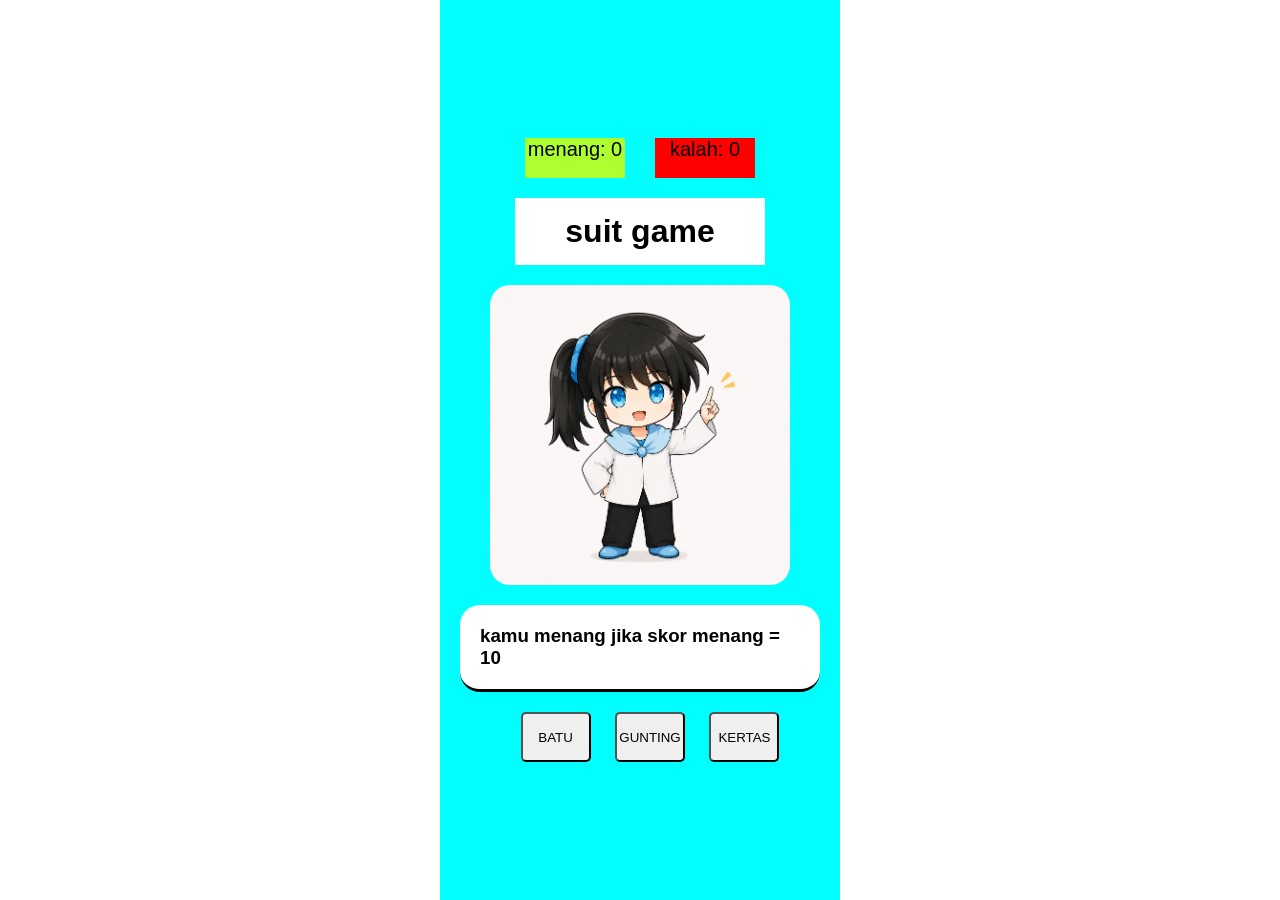
==== index.html @ de470e81 "first commit" ====
<!DOCTYPE html>
<html lang="en">

<head>
    <meta charset="UTF-8">
    <meta name="viewport" content="width=device-width, initial-scale=1.0">
    <title>Document</title>
</head>
<link rel="stylesheet" href="style.css">

<body>
    <div class="container">
        <div class="card">
            <div class="score">
                <p id="menang"> menang: 0 </p>
                <p id="kalah"> kalah: 0 </p>
            </div>
            <h1 id="hasil">suit game</h1>
            <div class="images">
                <img id="foto" src="LUNA/luna-say.png" alt="ga support png">
            </div>
            <div class="box">
                <h3 id="pilihan">kamu menang jika skor menang = 10</h3>
            </div>
            <div class="opsi">
                <button id="batu">BATU</button>
                <button id="gunting">GUNTING</button>
                <button id="kertas">KERTAS</button>
                <button id="main">MAIN LAGI</button>
            </div>
        </div>
    </div>
    <script src="index.js"></script>
</body>

</html>
---- style.css ----
*,
html,
body {
    font-family: 'Franklin Gothic Medium', 'Arial Narrow', Arial, sans-serif;
    padding: 0;
    margin: 0;
    box-sizing: border-box;
}

.container {
    display: flex;
    justify-content: center;
    align-items: center;
    height: 100vh;
    width: 100%;
}

.card {
    display: flex;
    justify-content: center;
    align-items: center;
    height: 100vh;
    width: 400px;
    background-color: aqua;
    flex-direction: column;
}

.card h1 {
    background-color: white;
    margin-bottom: 20px;
    padding: 15px 50px;
}

.images {
    height: 300px;
    width: 300px;
    overflow: hidden;
    border-radius: 20px;
}

.images img {
    object-fit: cover;
    width: 100%;
    height: 100%;
}

.box h3 {
    margin: 20px;
    padding: 20px;
    background-color: white;
    border-radius: 20px;
    border-bottom: 3px solid black;
}

button {
    height: 50px;
    width: 70px;
    border-radius: 5px;
    margin-left: 20px;
    transition: ease-in-out .2s;
}

button:hover {
    background-color: tomato;
    color: white;
}

.score {
    display: flex;
    gap: 30px;
    margin-bottom: 20px;
    font-size: 20px;
}

#menang {
    background-color: greenyellow;
    height: 40px;
    width: 100px;
    text-align: center;
}

#kalah {
    background-color: red;
    height: 40px;
    width: 100px;
    text-align: center;
}

#main {
    display: none;
}
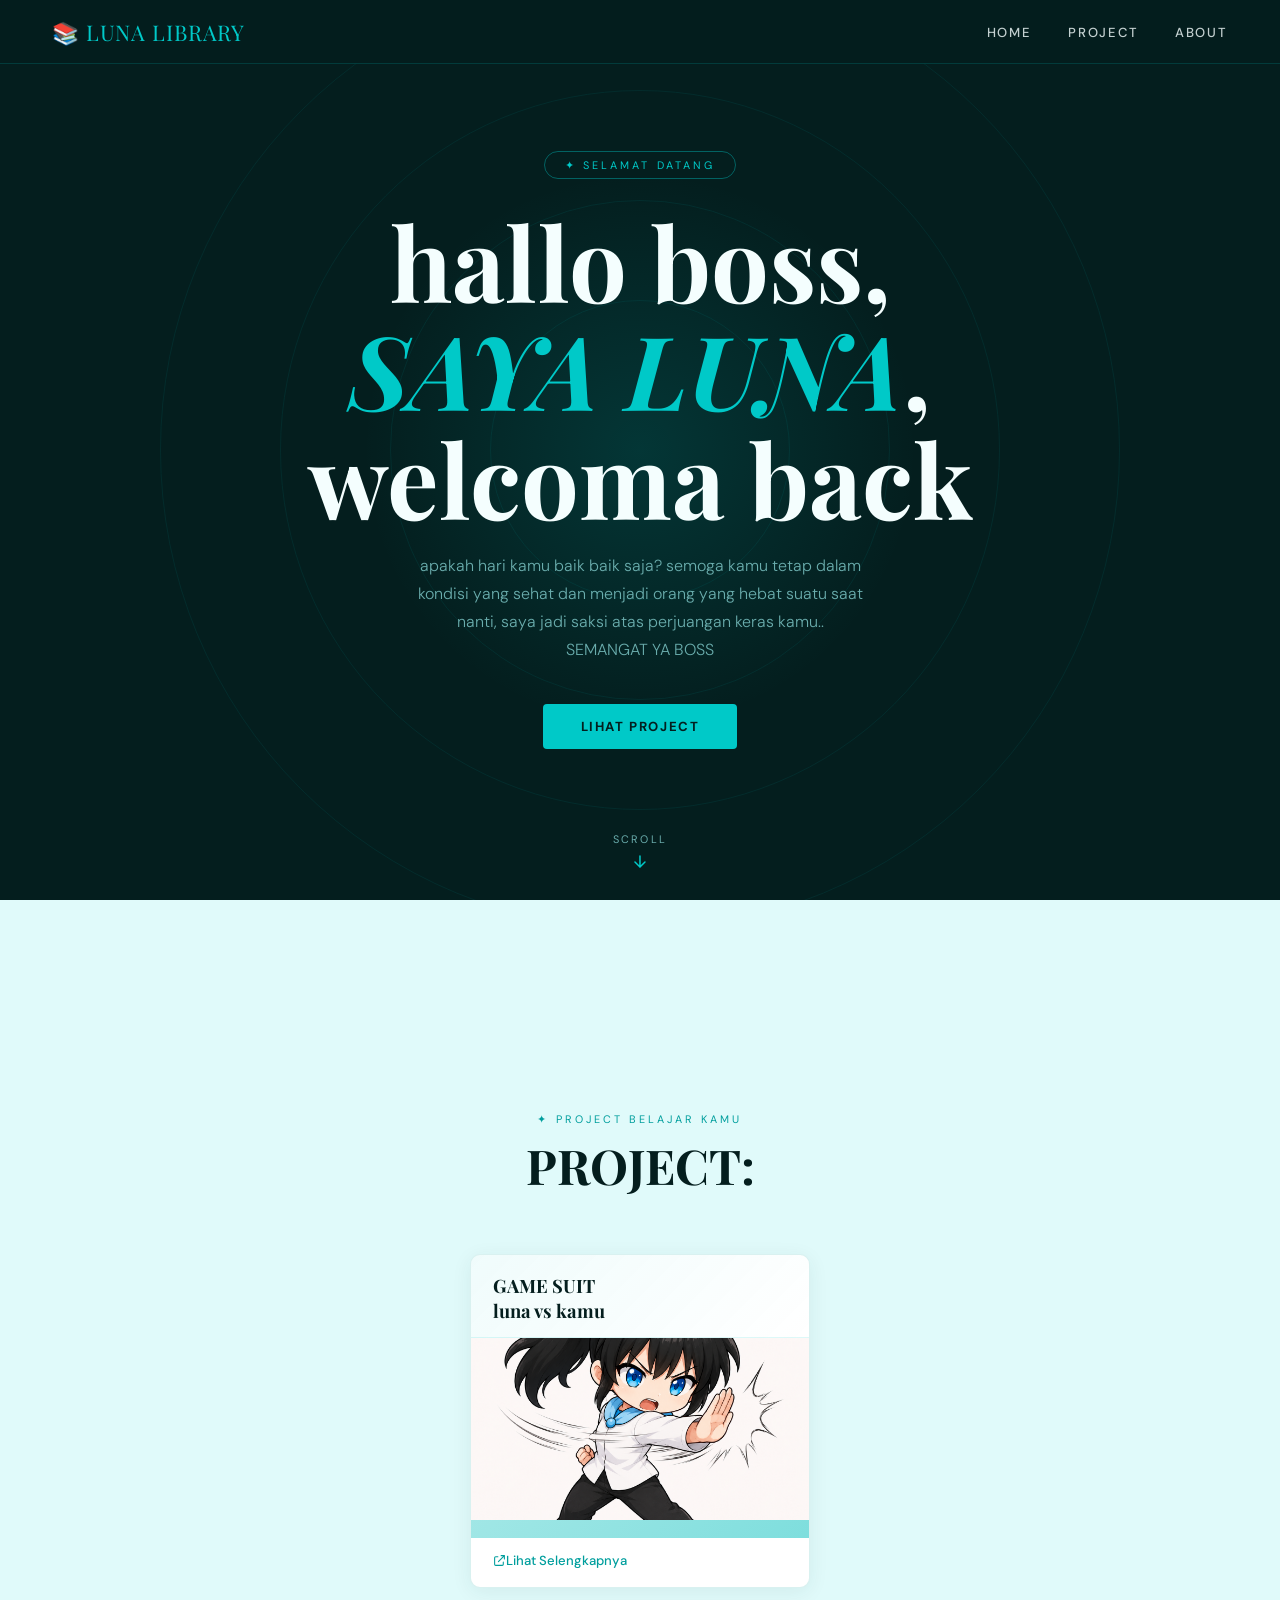
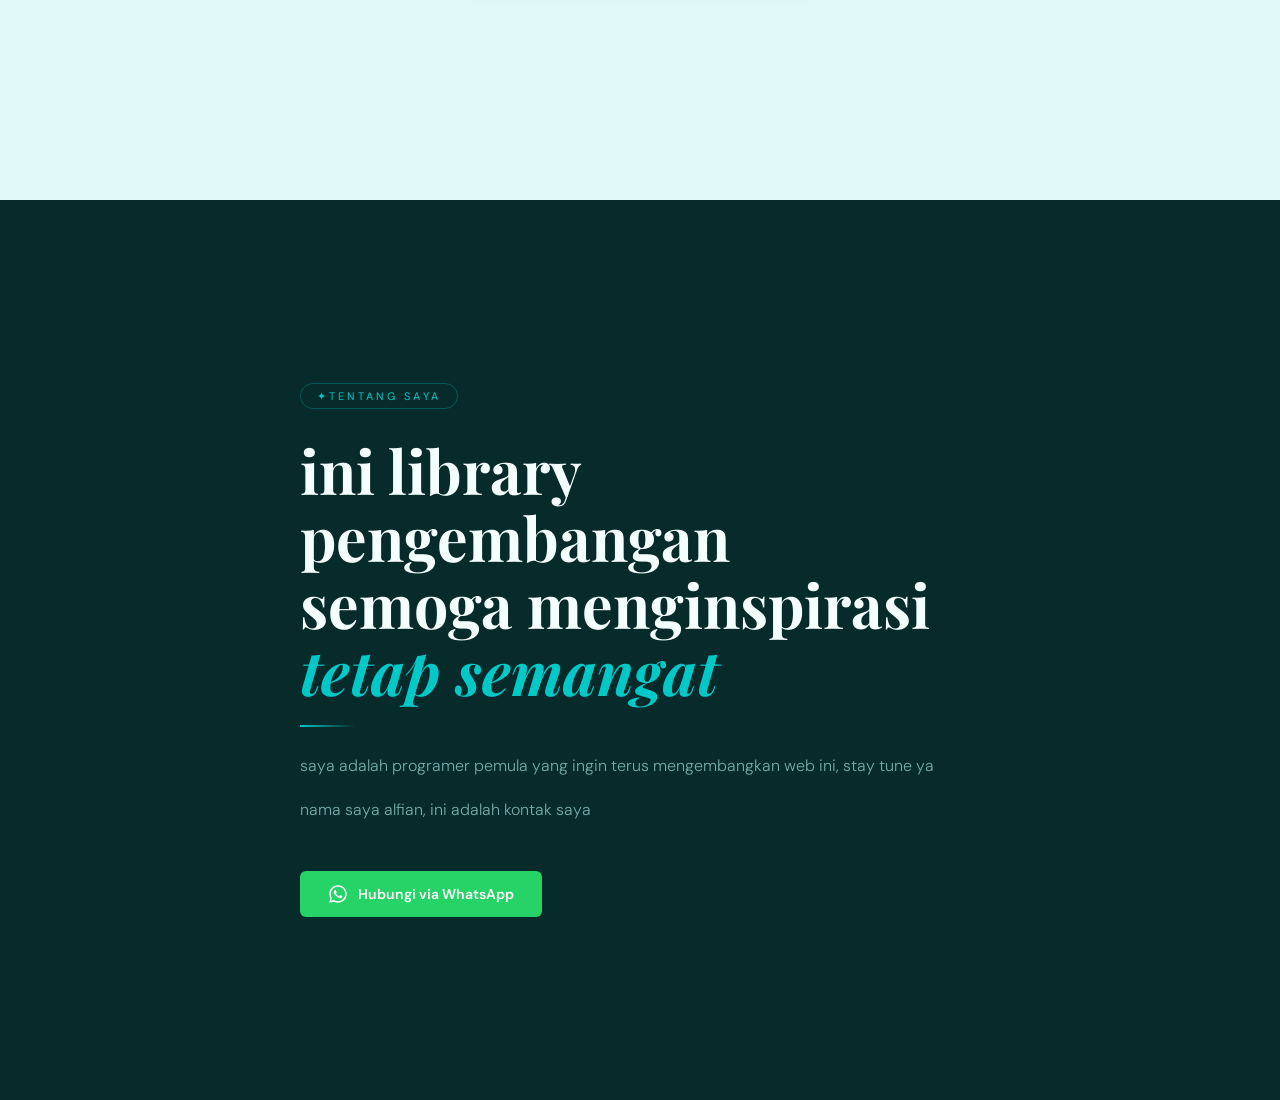
==== commit fb48afec: "MERAPIHKAN ELEMENT & MENAMBAHKAN MENU UTAMA" ====
--- a/index.html
+++ b/index.html
@@ -1,36 +1,114 @@
 <!DOCTYPE html>
-<html lang="en">
+<html lang="id">
 
 <head>
-    <meta charset="UTF-8">
-    <meta name="viewport" content="width=device-width, initial-scale=1.0">
-    <title>Document</title>
+    <meta charset="UTF-8" />
+    <meta name="viewport" content="width=device-width, initial-scale=1.0" />
+    <title>Perpustakaan</title>
+    <link rel="stylesheet" href="CSS/index.css">
+    <link
+        href="https://fonts.googleapis.com/css2?family=Playfair+Display:ital,wght@0,400;0,700;1,400&family=DM+Sans:wght@300;400;500&display=swap"
+        rel="stylesheet" />
 </head>
-<link rel="stylesheet" href="style.css">
+<body>
 
-<body>
-    <div class="container">
-        <div class="card">
-            <div class="score">
-                <p id="menang"> menang: 0 </p>
-                <p id="kalah"> kalah: 0 </p>
-            </div>
-            <h1 id="hasil">suit game</h1>
-            <div class="images">
-                <img id="foto" src="LUNA/luna-say.png" alt="ga support png">
-            </div>
-            <div class="box">
-                <h3 id="pilihan">kamu menang jika skor menang = 10</h3>
-            </div>
-            <div class="opsi">
-                <button id="batu">BATU</button>
-                <button id="gunting">GUNTING</button>
-                <button id="kertas">KERTAS</button>
-                <button id="main">MAIN LAGI</button>
-            </div>
+    <!-- NAVBAR -->
+    <nav>
+        <a href="#home" class="nav-logo">📚 LUNA LIBRARY</a>
+        <ul class="nav-links">
+            <li><a href="#home">Home</a></li>
+            <li><a href="#konten">project</a></li>
+            <li><a href="#about">About</a></li>
+        </ul>
+    </nav>
+
+    <!-- ═══ HOME ═══ -->
+    <section id="home">
+        <div class="hero-rings">
+            <span></span><span></span><span></span><span></span>
         </div>
-    </div>
-    <script src="index.js"></script>
+        <div class="hero-glow"></div>
+        <div class="hero-content">
+            <div class="hero-badge">✦ Selamat Datang</div>
+            <h1 class="hero-title">
+                hallo boss, <br> <em>SAYA LUNA</em>, <br> welcoma back
+            </h1>
+            <p class="hero-sub">
+                apakah hari kamu baik baik saja? semoga kamu tetap dalam kondisi yang sehat dan menjadi orang yang hebat
+                suatu saat nanti, saya jadi saksi atas perjuangan keras kamu.. <br> SEMANGAT YA BOSS
+            </p>
+            <a href="#konten" class="hero-cta">lihat project</a>
+        </div>
+        <div class="hero-scroll">
+            <span>Scroll</span>
+            <svg width="14" height="14" viewBox="0 0 14 14" fill="none">
+                <path d="M7 2v10M2 8l5 5 5-5" stroke="#00c9c8" stroke-width="1.5" stroke-linecap="round" />
+            </svg>
+        </div>
+    </section>
+
+    <!-- ═══ KONTEN ═══ -->
+    <section id="konten">
+        <div class="section-header">
+            <p class="section-label">✦ PROJECT BELAJAR KAMU</p>
+            <h2 class="section-title">PROJECT: </h2>
+        </div>
+
+        <div class="cards-row">
+
+            <!-- KARTU 1  -->
+            <a class="card" href="suit.html" target="_blank">
+                <div class="card-header-bar">
+                    <h3>GAME SUIT <br> luna vs kamu</h3>
+                </div>
+                <div class="card-image-box">
+                    <div class="card-img-placeholder">
+                        <img src="LUNA/luna-fivehit.png" alt="">
+                        <svg width="44" height="44" fill="none" viewBox="0 0 24 24" stroke="#009e9d" stroke-width="1.3">
+                            <rect x="3" y="3" width="18" height="18" rx="2" />
+                            <circle cx="8.5" cy="8.5" r="1.5" />
+                            <path d="M21 15l-5-5L5 21" />
+                        </svg>
+                        <span>Gambar</span>
+                    </div>
+                </div>
+                <div class="card-body">
+                    <span class="card-link-label">
+                        <svg width="13" height="13" fill="none" viewBox="0 0 24 24" stroke="currentColor"
+                            stroke-width="2">
+                            <path d="M15 3h6v6M10 14L21 3M9 5H5a2 2 0 00-2 2v12a2 2 0 002 2h12a2 2 0 002-2v-4"
+                                stroke-linecap="round" />
+                        </svg>
+                        Lihat Selengkapnya
+                    </span>
+                </div>
+            </a>
+        </div>
+    </section>
+
+    <!-- ═══ ABOUT ═══ -->
+    <section id="about">
+        <div class="about-inner">
+            <span class="about-tag">✦Tentang SAYA</span>
+            <h1>ini library pengembangan<br> semoga menginspirasi <br> <em>tetap semangat</em></h1>
+            <div class="about-divider"></div>
+            <p>
+                saya adalah programer pemula yang ingin terus mengembangkan web ini, stay tune ya
+            </p>
+            <p>
+                nama saya alfian, ini adalah kontak saya
+            </p>
+            <!-- Ganti nomor WhatsApp -->
+            <a class="wa-link" href="https://wa.me/6285823023823" target="_blank">
+                <svg width="20" height="20" viewBox="0 0 32 32" fill="currentColor">
+                    <path
+                        d="M16 2C8.28 2 2 8.28 2 16c0 2.46.66 4.77 1.8 6.77L2 30l7.45-1.76A13.93 13.93 0 0016 30c7.72 0 14-6.28 14-14S23.72 2 16 2zm0 25.5c-2.2 0-4.28-.58-6.08-1.6l-.43-.26-4.42 1.04 1.06-4.3-.28-.45A11.47 11.47 0 014.5 16C4.5 9.6 9.6 4.5 16 4.5S27.5 9.6 27.5 16 22.4 27.5 16 27.5zm6.3-8.58c-.34-.17-2.02-.99-2.34-1.1-.31-.12-.54-.17-.77.17-.23.34-.89 1.1-1.08 1.33-.2.23-.4.26-.74.09-.34-.17-1.44-.53-2.74-1.69-1.01-.9-1.7-2.02-1.9-2.36-.2-.34-.02-.52.15-.69.15-.15.34-.4.51-.6.17-.2.23-.34.34-.57.11-.23.06-.43-.03-.6-.08-.17-.77-1.85-1.05-2.53-.28-.67-.56-.58-.77-.59-.2-.01-.43-.01-.66-.01-.23 0-.6.09-.91.43-.31.34-1.2 1.17-1.2 2.86 0 1.68 1.22 3.31 1.4 3.54.17.23 2.42 3.7 5.86 5.19.82.35 1.46.56 1.95.71.82.26 1.57.22 2.16.13.66-.1 2.02-.82 2.3-1.62.29-.8.29-1.49.2-1.63-.08-.14-.31-.23-.65-.4z" />
+                </svg>
+                Hubungi via WhatsApp
+            </a>
+        </div>
+    </section>
+
 </body>
 
 </html>
--- a/CSS/index.css
+++ b/CSS/index.css
@@ -0,0 +1,532 @@
+ :root {
+     --aqua: #00c9c8;
+     --aqua-light: #5eecea;
+     --aqua-dim: #009e9d;
+     --aqua-pale: #e0fafa;
+     --dark: #041e1e;
+     --dark2: #072a2a;
+     --white: #f4fefe;
+     --muted: #6aadad;
+     --card-bg: #ffffff;
+     --nav-h: 64px;
+ }
+
+ *,
+ *::before,
+ *::after {
+     box-sizing: border-box;
+     margin: 0;
+     padding: 0;
+ }
+
+ html {
+     scroll-behavior: smooth;
+ }
+
+ body {
+     font-family: 'DM Sans', sans-serif;
+     background: var(--aqua-pale);
+     color: var(--dark);
+     overflow-x: hidden;
+ }
+
+ /* ───── NAVBAR ───── */
+ nav {
+     position: fixed;
+     top: 0;
+     left: 0;
+     right: 0;
+     height: var(--nav-h);
+     display: flex;
+     align-items: center;
+     justify-content: space-between;
+     padding: 0 52px;
+     background: rgba(4, 30, 30, 0.93);
+     backdrop-filter: blur(14px);
+     z-index: 999;
+     border-bottom: 1px solid rgba(0, 201, 200, 0.18);
+ }
+
+ .nav-logo {
+     font-family: 'Playfair Display', serif;
+     font-size: 1.35rem;
+     color: var(--aqua);
+     text-decoration: none;
+     letter-spacing: 0.04em;
+ }
+
+ .nav-links {
+     display: flex;
+     gap: 36px;
+     list-style: none;
+ }
+
+ .nav-links a {
+     font-size: 0.82rem;
+     font-weight: 500;
+     letter-spacing: 0.14em;
+     text-transform: uppercase;
+     color: rgba(244, 254, 254, 0.8);
+     text-decoration: none;
+     position: relative;
+     transition: color 0.3s;
+ }
+
+ .nav-links a::after {
+     content: '';
+     position: absolute;
+     bottom: -4px;
+     left: 0;
+     width: 0;
+     height: 1.5px;
+     background: var(--aqua);
+     transition: width 0.3s;
+ }
+
+ .nav-links a:hover {
+     color: var(--aqua-light);
+ }
+
+ .nav-links a:hover::after {
+     width: 100%;
+ }
+
+ /* ───── SECTIONS ───── */
+ section {
+     min-height: 100vh;
+     scroll-margin-top: var(--nav-h);
+ }
+
+ /* ───── HOME / HERO ───── */
+ #home {
+     background: var(--dark);
+     display: flex;
+     align-items: center;
+     justify-content: center;
+     position: relative;
+     overflow: hidden;
+ }
+
+ .hero-rings {
+     position: absolute;
+     inset: 0;
+     display: flex;
+     align-items: center;
+     justify-content: center;
+     pointer-events: none;
+ }
+
+ .hero-rings span {
+     position: absolute;
+     border-radius: 50%;
+     border: 1px solid rgba(0, 201, 200, 0.08);
+     animation: pulse 6s ease-in-out infinite;
+ }
+
+ .hero-rings span:nth-child(1) {
+     width: 300px;
+     height: 300px;
+     animation-delay: 0s;
+ }
+
+ .hero-rings span:nth-child(2) {
+     width: 500px;
+     height: 500px;
+     animation-delay: 1s;
+ }
+
+ .hero-rings span:nth-child(3) {
+     width: 720px;
+     height: 720px;
+     animation-delay: 2s;
+ }
+
+ .hero-rings span:nth-child(4) {
+     width: 960px;
+     height: 960px;
+     animation-delay: 3s;
+ }
+
+ .hero-glow {
+     position: absolute;
+     width: 560px;
+     height: 560px;
+     border-radius: 50%;
+     background: radial-gradient(circle, rgba(0, 201, 200, 0.14) 0%, transparent 70%);
+     top: 50%;
+     left: 50%;
+     transform: translate(-50%, -50%);
+     pointer-events: none;
+ }
+
+ .hero-content {
+     position: relative;
+     text-align: center;
+     padding: 0 24px;
+     animation: fadeUp 1s ease both;
+ }
+
+ .hero-badge {
+     display: inline-block;
+     font-size: 0.68rem;
+     letter-spacing: 0.28em;
+     text-transform: uppercase;
+     color: var(--aqua);
+     border: 1px solid rgba(0, 201, 200, 0.4);
+     padding: 6px 20px;
+     border-radius: 100px;
+     margin-bottom: 28px;
+ }
+
+ .hero-title {
+     font-family: 'Playfair Display', serif;
+     font-size: clamp(3rem, 8vw, 6.5rem);
+     line-height: 1.06;
+     color: var(--white);
+     margin-bottom: 20px;
+ }
+
+ .hero-title em {
+     font-style: italic;
+     color: var(--aqua);
+ }
+
+ .hero-sub {
+     font-size: 1rem;
+     color: var(--muted);
+     max-width: 460px;
+     margin: 0 auto 40px;
+     line-height: 1.75;
+     font-weight: 300;
+ }
+
+ .hero-cta {
+     display: inline-block;
+     padding: 14px 38px;
+     background: var(--aqua);
+     color: var(--dark);
+     font-weight: 700;
+     font-size: 0.82rem;
+     letter-spacing: 0.12em;
+     text-transform: uppercase;
+     text-decoration: none;
+     border-radius: 4px;
+     transition: background 0.3s, transform 0.2s, box-shadow 0.3s;
+ }
+
+ .hero-cta:hover {
+     background: var(--aqua-light);
+     transform: translateY(-2px);
+     box-shadow: 0 8px 28px rgba(0, 201, 200, 0.35);
+ }
+
+ .hero-scroll {
+     position: absolute;
+     bottom: 32px;
+     left: 50%;
+     transform: translateX(-50%);
+     display: flex;
+     flex-direction: column;
+     align-items: center;
+     gap: 8px;
+     color: var(--muted);
+     font-size: 0.68rem;
+     letter-spacing: 0.2em;
+     text-transform: uppercase;
+     animation: bounce 2.2s ease-in-out infinite;
+ }
+
+ /* ───── KONTEN ───── */
+ #konten {
+     background: var(--aqua-pale);
+     display: flex;
+     flex-direction: column;
+     align-items: center;
+     justify-content: center;
+     padding: 90px 48px;
+ }
+
+ .section-header {
+     text-align: center;
+     margin-bottom: 60px;
+ }
+
+ .section-label {
+     font-size: 0.68rem;
+     letter-spacing: 0.28em;
+     text-transform: uppercase;
+     color: var(--aqua-dim);
+     margin-bottom: 12px;
+ }
+
+ .section-title {
+     font-family: 'Playfair Display', serif;
+     font-size: clamp(2rem, 4vw, 3rem);
+     color: var(--dark);
+     line-height: 1.15;
+ }
+
+ .cards-row {
+     display: flex;
+     gap: 28px;
+     width: 100%;
+     max-width: 1100px;
+     flex-wrap: wrap;
+     justify-content: center;
+ }
+
+ /* Card sebagai <a> — seluruh kartu bisa diklik */
+ .card {
+     flex: 1 1 280px;
+     max-width: 340px;
+     background: var(--card-bg);
+     border: 1px solid rgba(0, 158, 157, 0.15);
+     border-radius: 10px;
+     overflow: hidden;
+     box-shadow: 0 4px 20px rgba(0, 50, 50, 0.07);
+     transition: transform 0.3s, box-shadow 0.3s;
+     text-decoration: none;
+     color: inherit;
+     display: flex;
+     flex-direction: column;
+     cursor: pointer;
+ }
+
+ .card:hover {
+     transform: translateY(-7px);
+     box-shadow: 0 18px 48px rgba(0, 158, 157, 0.2);
+ }
+
+ .card-header-bar {
+     padding: 18px 22px 14px;
+     border-bottom: 1px solid rgba(0, 201, 200, 0.12);
+     background: linear-gradient(135deg, rgba(0, 201, 200, 0.06) 0%, transparent 100%);
+ }
+
+ .card-header-bar h3 {
+     font-family: 'Playfair Display', serif;
+     font-size: 1.15rem;
+     color: var(--dark);
+ }
+
+ /* Area gambar statis */
+ .card-image-box {
+     width: 100%;
+     height: 200px;
+     background: linear-gradient(135deg, #b2ebea 0%, #7ededd 100%);
+     overflow: hidden;
+     position: relative;
+ }
+
+ .card-image-box img {
+     width: 100%;
+     height: 100%;
+     object-fit: cover;
+     display: block;
+     transition: transform 0.4s ease;
+ }
+
+ .card:hover .card-image-box img {
+     transform: scale(1.05);
+ }
+
+ .card-image-box::after {
+     content: '';
+     position: absolute;
+     inset: 0;
+     background: rgba(0, 201, 200, 0.1);
+     opacity: 0;
+     transition: opacity 0.3s;
+ }
+
+ .card:hover .card-image-box::after {
+     opacity: 1;
+ }
+
+ /* Placeholder saat src kosong */
+ .card-img-placeholder {
+     width: 100%;
+     height: 100%;
+     display: flex;
+     flex-direction: column;
+     align-items: center;
+     justify-content: center;
+     gap: 10px;
+     color: #009e9d;
+     overflow: hidden;
+ }
+
+ .card-img-placeholder svg {
+     opacity: 0.5;
+ }
+
+ .card-img-placeholder span {
+     font-size: 0.75rem;
+     letter-spacing: 0.06em;
+     opacity: 0.55;
+ }
+
+ .card-img-placeholder img {
+     width: 100%;
+     height: 100%;
+     object-fit: cover;
+ }
+
+ .card-body {
+     padding: 14px 22px 18px;
+     display: flex;
+     align-items: center;
+     gap: 6px;
+ }
+
+ .card-link-label {
+     display: inline-flex;
+     align-items: center;
+     font-size: 0.82rem;
+     font-weight: 500;
+     color: var(--aqua-dim);
+     transition: color 0.2s;
+ }
+
+ .card:hover .card-link-label {
+     color: var(--aqua);
+ }
+
+ /* ───── ABOUT ───── */
+ #about {
+     background: var(--dark2);
+     display: flex;
+     align-items: center;
+     justify-content: center;
+     padding: 90px 48px;
+ }
+
+ .about-inner {
+     max-width: 680px;
+     width: 100%;
+     animation: fadeUp 0.8s ease both;
+ }
+
+ .about-tag {
+     display: inline-block;
+     font-size: 0.68rem;
+     letter-spacing: 0.28em;
+     text-transform: uppercase;
+     color: var(--aqua);
+     border: 1px solid rgba(0, 201, 200, 0.3);
+     padding: 5px 16px;
+     border-radius: 100px;
+     margin-bottom: 28px;
+ }
+
+ #about h1 {
+     font-family: 'Playfair Display', serif;
+     font-size: clamp(2.2rem, 5vw, 3.8rem);
+     color: var(--white);
+     line-height: 1.1;
+     margin-bottom: 20px;
+ }
+
+ #about h1 em {
+     font-style: italic;
+     color: var(--aqua);
+ }
+
+ .about-divider {
+     width: 56px;
+     height: 2px;
+     background: linear-gradient(90deg, var(--aqua), transparent);
+     margin-bottom: 24px;
+ }
+
+ #about p {
+     font-size: 1rem;
+     line-height: 1.88;
+     color: rgba(180, 240, 240, 0.65);
+     font-weight: 300;
+     margin-bottom: 14px;
+ }
+
+ .wa-link {
+     display: inline-flex;
+     align-items: center;
+     gap: 10px;
+     margin-top: 32px;
+     padding: 13px 28px;
+     background: #25D366;
+     color: #fff;
+     font-weight: 600;
+     font-size: 0.88rem;
+     text-decoration: none;
+     border-radius: 6px;
+     transition: background 0.3s, transform 0.2s;
+ }
+
+ .wa-link:hover {
+     background: #1cb857;
+     transform: translateY(-2px);
+ }
+
+ /* ───── ANIMATIONS ───── */
+ @keyframes fadeUp {
+     from {
+         opacity: 0;
+         transform: translateY(28px);
+     }
+
+     to {
+         opacity: 1;
+         transform: translateY(0);
+     }
+ }
+
+ @keyframes bounce {
+
+     0%,
+     100% {
+         transform: translateX(-50%) translateY(0);
+     }
+
+     50% {
+         transform: translateX(-50%) translateY(9px);
+     }
+ }
+
+ @keyframes pulse {
+
+     0%,
+     100% {
+         transform: scale(1);
+         opacity: 1;
+     }
+
+     50% {
+         transform: scale(1.04);
+         opacity: 0.45;
+     }
+ }
+
+ /* ───── RESPONSIVE ───── */
+ @media (max-width: 768px) {
+     nav {
+         padding: 0 20px;
+     }
+
+     .nav-links {
+         gap: 18px;
+     }
+
+     #konten,
+     #about {
+         padding: 80px 20px;
+     }
+
+     .cards-row {
+         flex-direction: column;
+         align-items: center;
+     }
+
+     .card {
+         max-width: 100%;
+     }
+ }
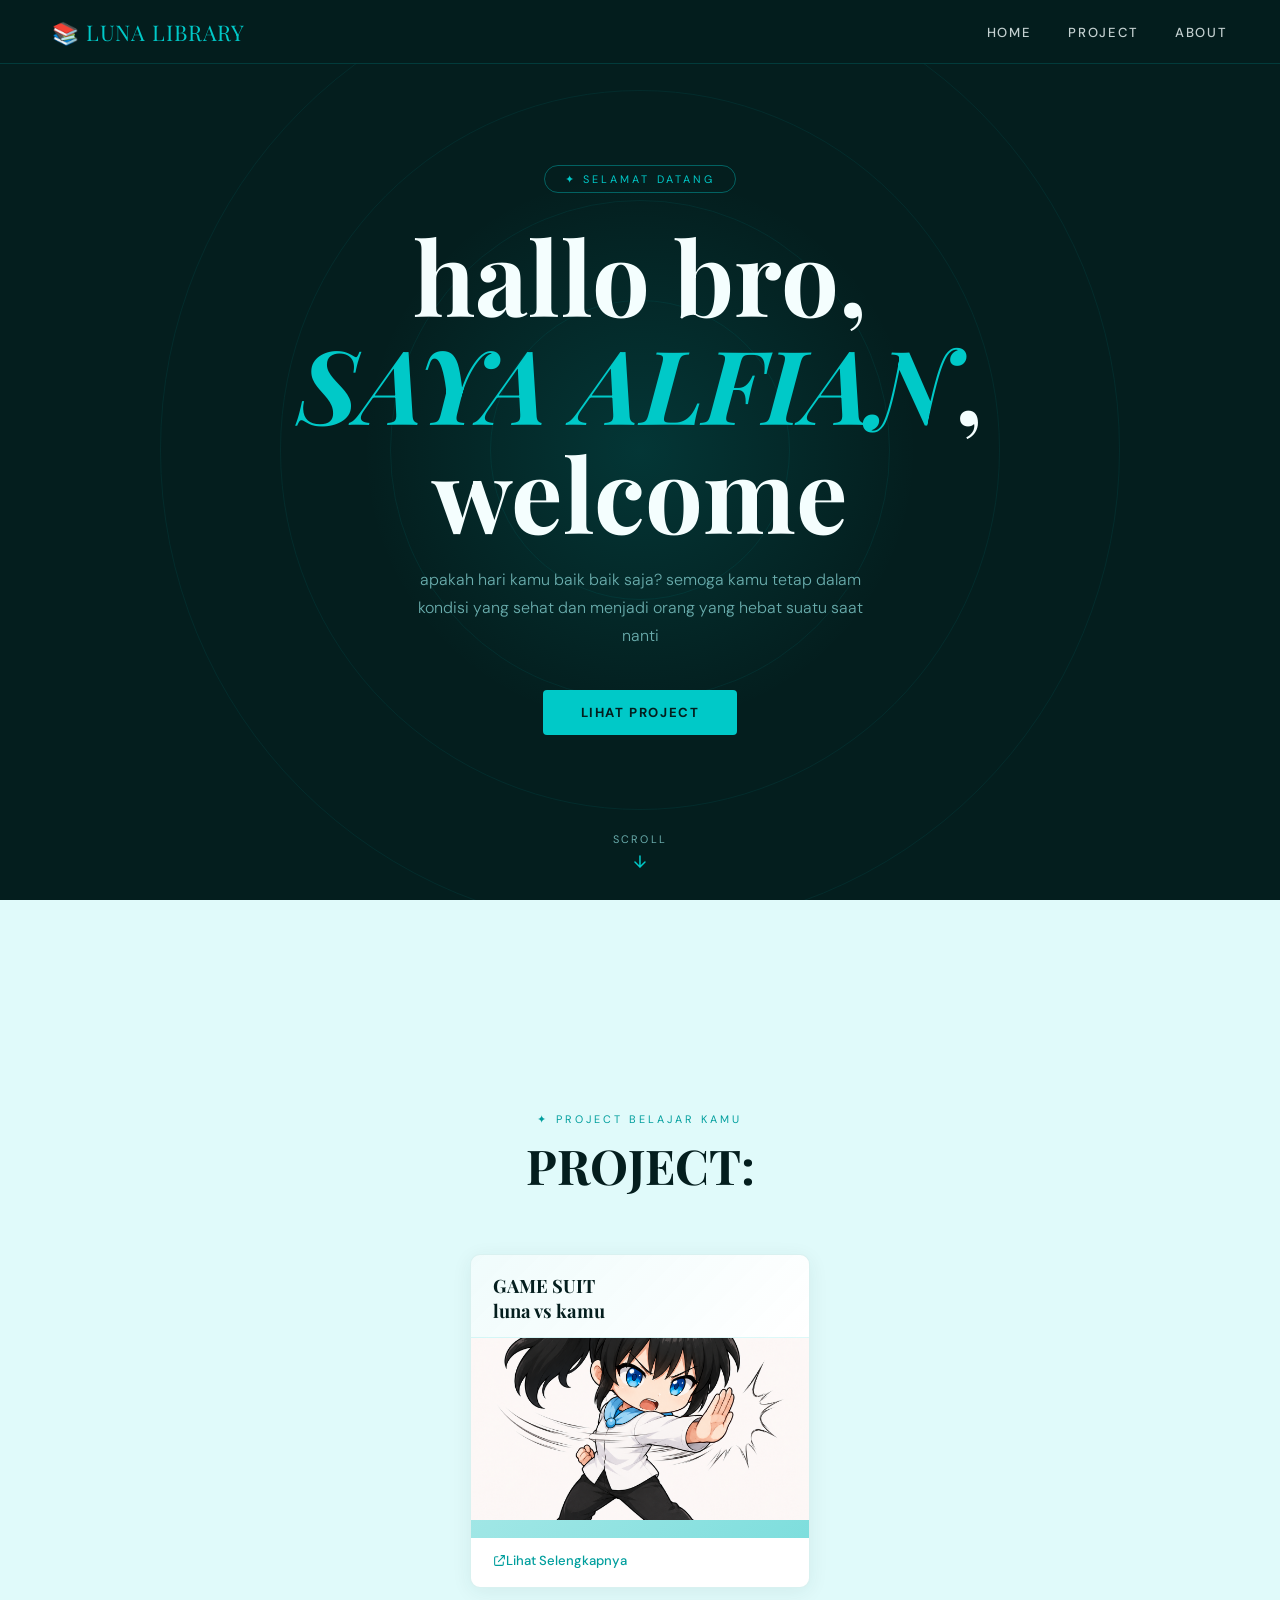
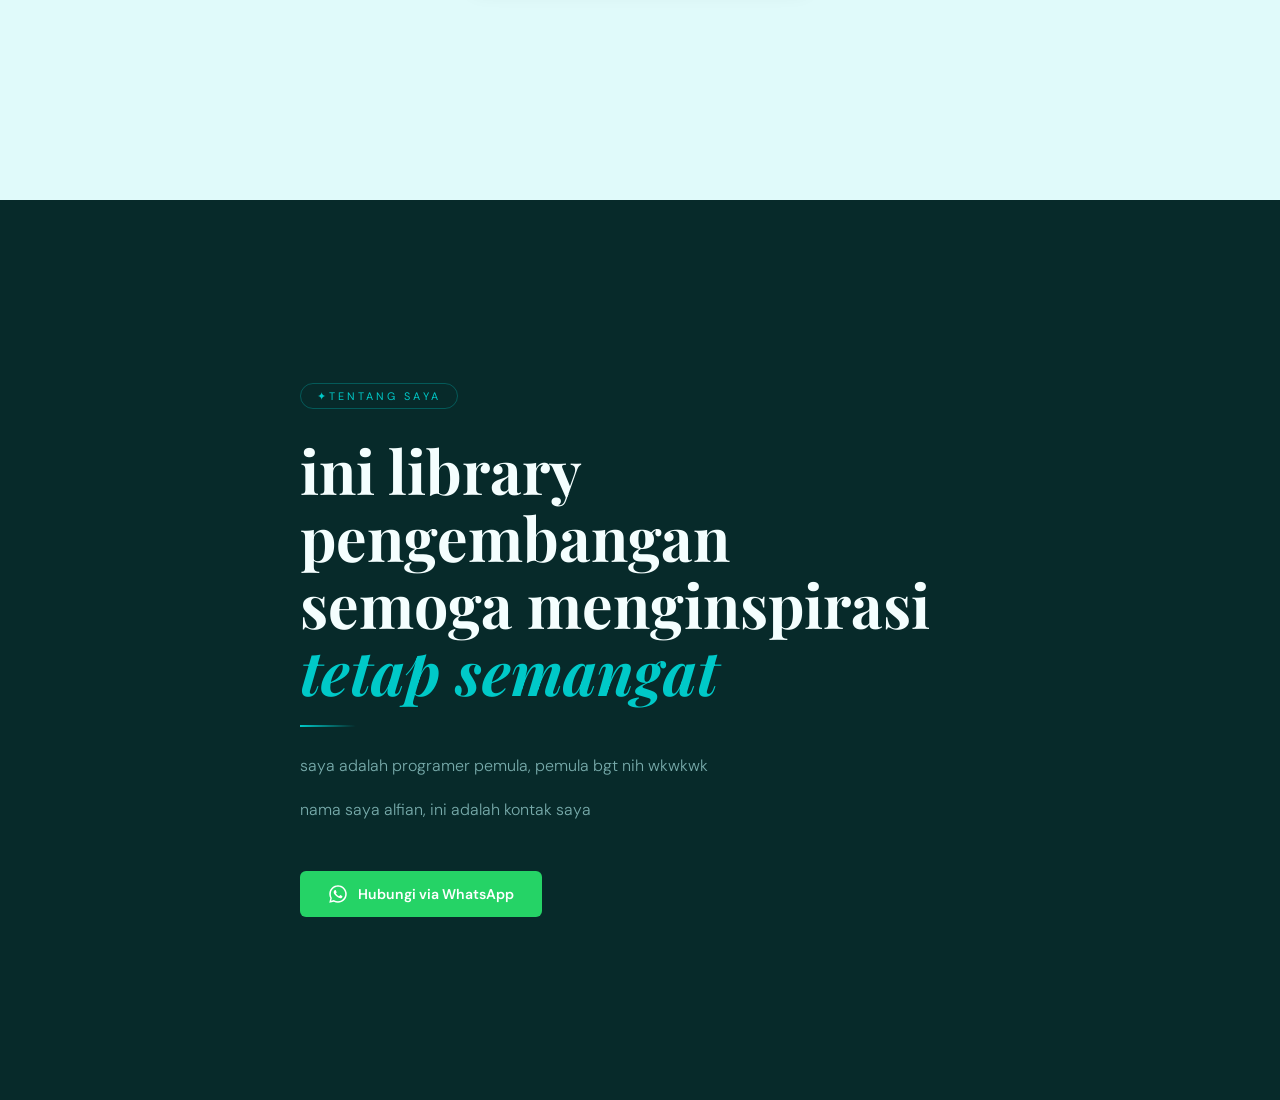
==== commit 42165c25: "ubah" ====
--- a/index.html
+++ b/index.html
@@ -31,11 +31,11 @@
         <div class="hero-content">
             <div class="hero-badge">✦ Selamat Datang</div>
             <h1 class="hero-title">
-                hallo boss, <br> <em>SAYA LUNA</em>, <br> welcoma back
+                hallo bro, <br> <em>SAYA ALFIAN</em>, <br> welcome
             </h1>
             <p class="hero-sub">
                 apakah hari kamu baik baik saja? semoga kamu tetap dalam kondisi yang sehat dan menjadi orang yang hebat
-                suatu saat nanti, saya jadi saksi atas perjuangan keras kamu.. <br> SEMANGAT YA BOSS
+                suatu saat nanti<br> 
             </p>
             <a href="#konten" class="hero-cta">lihat project</a>
         </div>
@@ -93,7 +93,7 @@
             <h1>ini library pengembangan<br> semoga menginspirasi <br> <em>tetap semangat</em></h1>
             <div class="about-divider"></div>
             <p>
-                saya adalah programer pemula yang ingin terus mengembangkan web ini, stay tune ya
+                saya adalah programer pemula, pemula bgt nih wkwkwk
             </p>
             <p>
                 nama saya alfian, ini adalah kontak saya
@@ -111,4 +111,4 @@
 
 </body>
 
-</html>+</html>
